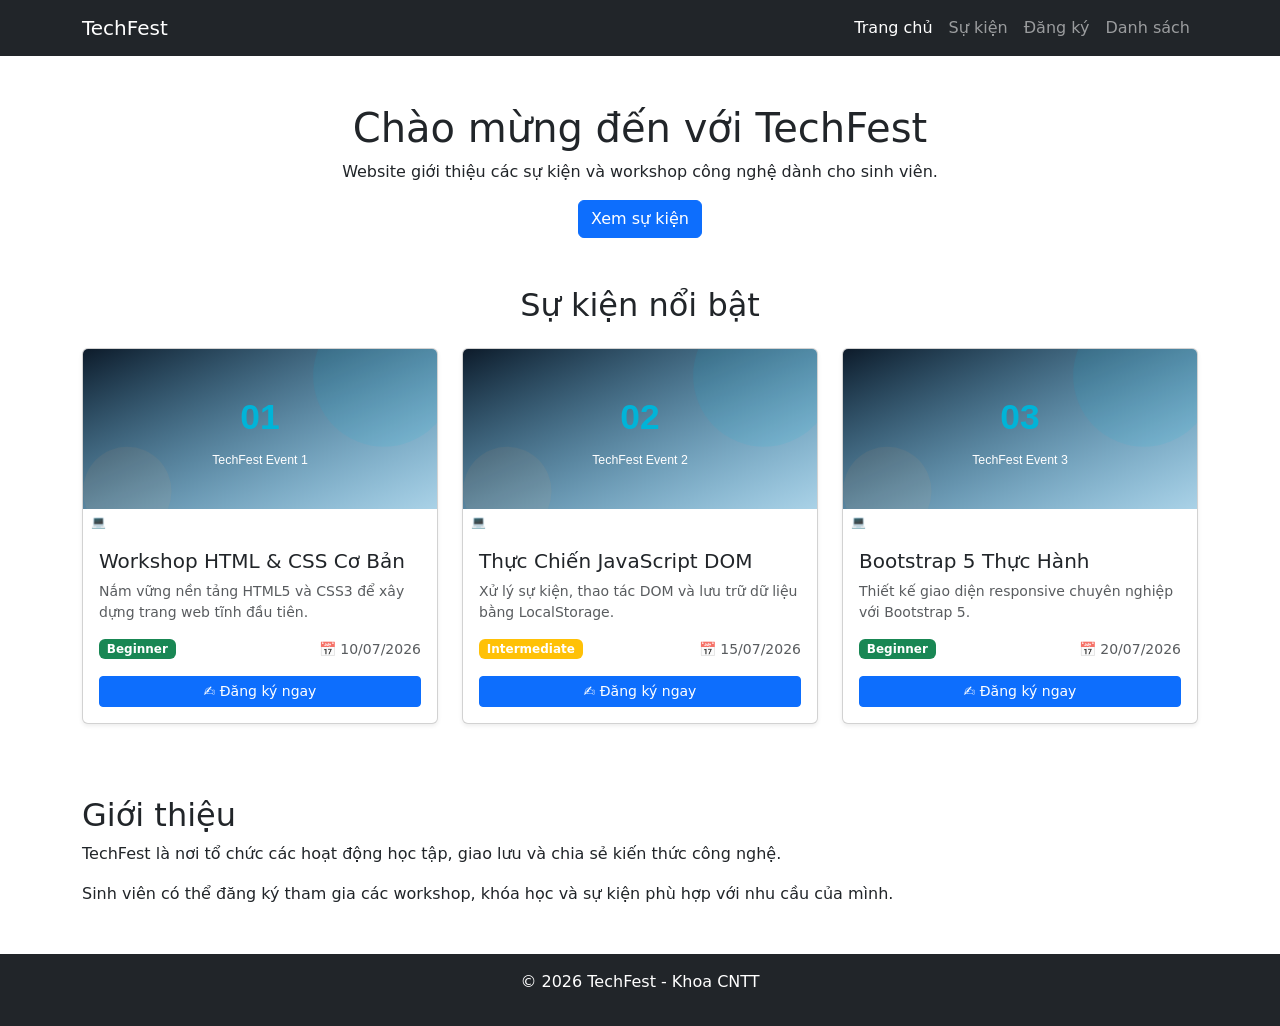
==== index.html @ 27707a23 "Add files via upload" ====
<!DOCTYPE html>
<html lang="vi">
<head>
    <meta charset="UTF-8">
    <meta name="viewport" content="width=device-width, initial-scale=1.0">
    <title>TechFest</title>

    <link href="https://cdn.jsdelivr.net/npm/bootstrap@5.3.2/dist/css/bootstrap.min.css" rel="stylesheet">
</head>
<body>

<!-- Menu -->
<nav class="navbar navbar-expand-lg navbar-dark bg-dark">
    <div class="container">
        <a class="navbar-brand" href="#">TechFest</a>

        <button class="navbar-toggler" type="button" data-bs-toggle="collapse" data-bs-target="#menu">
            <span class="navbar-toggler-icon"></span>
        </button>

        <div class="collapse navbar-collapse" id="menu">
            <ul class="navbar-nav ms-auto">
                <li class="nav-item">
                    <a class="nav-link active" href="index.html">Trang chủ</a>
                </li>
                <li class="nav-item">
                    <a class="nav-link" href="courses.html">Sự kiện</a>
                </li>
                <li class="nav-item">
                    <a class="nav-link" href="register.html">Đăng ký</a>
                </li>
                <li class="nav-item">
                    <a class="nav-link" href="registrations.html">Danh sách</a>
                </li>
            </ul>
        </div>
    </div>
</nav>

<!-- Giới thiệu -->
<section class="container text-center mt-5">
    <h1>Chào mừng đến với TechFest</h1>

    <p>
        Website giới thiệu các sự kiện và workshop công nghệ
        dành cho sinh viên.
    </p>

    <a href="courses.html" class="btn btn-primary">
        Xem sự kiện
    </a>
</section>

<!-- Sự kiện nổi bật -->
<section class="container mt-5">
    <h2 class="text-center mb-4">Sự kiện nổi bật</h2>

    <div class="row" id="featured-events">
        <!-- Hiển thị bằng JavaScript -->
    </div>
</section>

<!-- Thông tin -->
<section class="container mt-5">
    <h2>Giới thiệu</h2>

    <p>
        TechFest là nơi tổ chức các hoạt động học tập,
        giao lưu và chia sẻ kiến thức công nghệ.
    </p>

    <p>
        Sinh viên có thể đăng ký tham gia các workshop,
        khóa học và sự kiện phù hợp với nhu cầu của mình.
    </p>
</section>

<!-- Footer -->
<footer class="bg-dark text-white text-center p-3 mt-5">
    <p>&copy; 2026 TechFest - Khoa CNTT</p>
</footer>

<script src="https://cdn.jsdelivr.net/npm/bootstrap@5.3.2/dist/js/bootstrap.bundle.min.js"></script>
<script src="assets/js/data.js"></script>
<script src="assets/js/main.js"></script>

</body>
</html>
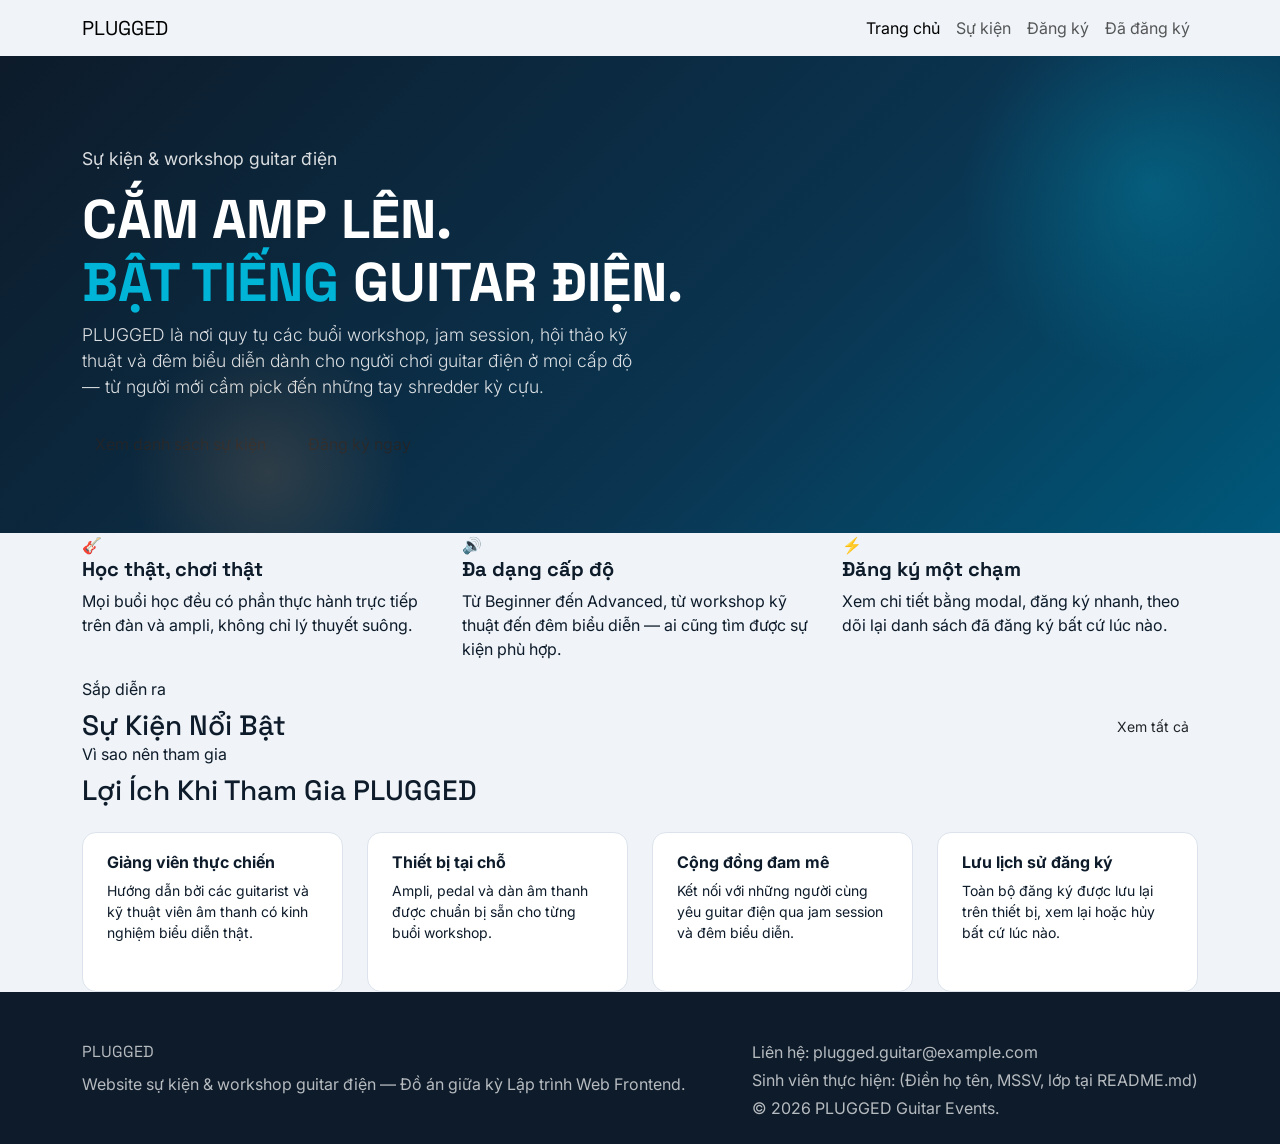
==== commit a47bc439: "cap nhat code cac trang" ====
--- a/index.html
+++ b/index.html
@@ -1,88 +1,177 @@
 <!DOCTYPE html>
 <html lang="vi">
 <head>
-    <meta charset="UTF-8">
-    <meta name="viewport" content="width=device-width, initial-scale=1.0">
-    <title>TechFest</title>
+  <meta charset="UTF-8">
+  <meta name="viewport" content="width=device-width, initial-scale=1.0">
+  <title>PLUGGED - Sự kiện & Workshop Guitar Điện</title>
 
-    <link href="https://cdn.jsdelivr.net/npm/bootstrap@5.3.2/dist/css/bootstrap.min.css" rel="stylesheet">
+  <link rel="preconnect" href="https://fonts.googleapis.com">
+  <link href="https://fonts.googleapis.com/css2?family=Anton&family=Work+Sans:wght@400;500;600;700&family=Space+Mono:wght@400;700&display=swap" rel="stylesheet">
+
+  <link href="https://cdn.jsdelivr.net/npm/bootstrap@5.3.3/dist/css/bootstrap.min.css" rel="stylesheet">
+  <link rel="stylesheet" href="assets/css/style.css">
 </head>
 <body>
 
-<!-- Menu -->
-<nav class="navbar navbar-expand-lg navbar-dark bg-dark">
+  <!-- ===== NAVBAR ===== -->
+  <nav class="navbar navbar-expand-lg navbar-plugged sticky-top">
     <div class="container">
-        <a class="navbar-brand" href="#">TechFest</a>
+      <a class="navbar-brand" href="index.html">PLUG<span>GED</span></a>
+      <button class="navbar-toggler" type="button" data-bs-toggle="collapse" data-bs-target="#navMenu" style="filter:invert(1)">
+        <span class="navbar-toggler-icon"></span>
+      </button>
+      <div class="collapse navbar-collapse" id="navMenu">
+        <ul class="navbar-nav ms-auto mb-2 mb-lg-0">
+          <li class="nav-item"><a class="nav-link active" href="index.html">Trang chủ</a></li>
+          <li class="nav-item"><a class="nav-link" href="courses.html">Sự kiện</a></li>
+          <li class="nav-item"><a class="nav-link" href="register.html">Đăng ký</a></li>
+          <li class="nav-item"><a class="nav-link" href="registrations.html">Đã đăng ký</a></li>
+        </ul>
+      </div>
+    </div>
+  </nav>
 
-        <button class="navbar-toggler" type="button" data-bs-toggle="collapse" data-bs-target="#menu">
-            <span class="navbar-toggler-icon"></span>
-        </button>
+  <!-- ===== HERO ===== -->
+  <header class="hero">
+    <div class="container">
+      <div class="row align-items-center">
+        <div class="col-lg-7">
+          <div class="string-rule"></div>
+          <p class="eyebrow mb-3">Sự kiện & workshop guitar điện</p>
+          <h1>CẮM AMP LÊN.<br><span class="glow">BẬT TIẾNG</span> GUITAR ĐIỆN.</h1>
+          <p class="lead mb-4">
+            PLUGGED là nơi quy tụ các buổi workshop, jam session, hội thảo kỹ thuật
+            và đêm biểu diễn dành cho người chơi guitar điện ở mọi cấp độ — từ người
+            mới cầm pick đến những tay shredder kỳ cựu.
+          </p>
+          <div class="d-flex flex-wrap gap-3">
+            <a href="courses.html" class="btn btn-volt">Xem danh sách sự kiện</a>
+            <a href="register.html" class="btn btn-outline-volt">Đăng ký ngay</a>
+          </div>
+        </div>
+      </div>
+    </div>
+  </header>
 
-        <div class="collapse navbar-collapse" id="menu">
-            <ul class="navbar-nav ms-auto">
-                <li class="nav-item">
-                    <a class="nav-link active" href="index.html">Trang chủ</a>
-                </li>
-                <li class="nav-item">
-                    <a class="nav-link" href="courses.html">Sự kiện</a>
-                </li>
-                <li class="nav-item">
-                    <a class="nav-link" href="register.html">Đăng ký</a>
-                </li>
-                <li class="nav-item">
-                    <a class="nav-link" href="registrations.html">Danh sách</a>
-                </li>
-            </ul>
+  <!-- ===== GIỚI THIỆU NGẮN ===== -->
+  <section class="section">
+    <div class="container">
+      <div class="row g-4">
+        <div class="col-md-4">
+          <div class="benefit-icon">🎸</div>
+          <h5 class="fw-bold">Học thật, chơi thật</h5>
+          <p class="text-muted-custom">Mọi buổi học đều có phần thực hành trực tiếp trên đàn và ampli, không chỉ lý thuyết suông.</p>
         </div>
+        <div class="col-md-4">
+          <div class="benefit-icon">🔊</div>
+          <h5 class="fw-bold">Đa dạng cấp độ</h5>
+          <p class="text-muted-custom">Từ Beginner đến Advanced, từ workshop kỹ thuật đến đêm biểu diễn — ai cũng tìm được sự kiện phù hợp.</p>
+        </div>
+        <div class="col-md-4">
+          <div class="benefit-icon">⚡</div>
+          <h5 class="fw-bold">Đăng ký một chạm</h5>
+          <p class="text-muted-custom">Xem chi tiết bằng modal, đăng ký nhanh, theo dõi lại danh sách đã đăng ký bất cứ lúc nào.</p>
+        </div>
+      </div>
     </div>
-</nav>
+  </section>
 
-<!-- Giới thiệu -->
-<section class="container text-center mt-5">
-    <h1>Chào mừng đến với TechFest</h1>
+  <!-- ===== SỰ KIỆN NỔI BẬT ===== -->
+  <section class="section section-soft">
+    <div class="container">
+      <div class="d-flex justify-content-between align-items-end mb-4 flex-wrap gap-2">
+        <div>
+          <p class="eyebrow mb-2">Sắp diễn ra</p>
+          <h2 class="h3 mb-0">Sự Kiện Nổi Bật</h2>
+        </div>
+        <a href="courses.html" class="btn btn-outline-volt btn-sm">Xem tất cả</a>
+      </div>
+      <div class="row g-4" id="featuredEvents">
+        <!-- Render bằng JavaScript từ assets/js/data.js -->
+      </div>
+    </div>
+  </section>
 
-    <p>
-        Website giới thiệu các sự kiện và workshop công nghệ
-        dành cho sinh viên.
-    </p>
+  <!-- ===== LÝ DO THAM GIA ===== -->
+  <section class="section">
+    <div class="container">
+      <p class="eyebrow mb-2">Vì sao nên tham gia</p>
+      <h2 class="h3 mb-4">Lợi Ích Khi Tham Gia PLUGGED</h2>
+      <div class="row g-4">
+        <div class="col-md-3 col-6">
+          <div class="filter-bar h-100">
+            <h6 class="fw-bold mb-2">Giảng viên thực chiến</h6>
+            <p class="text-muted-custom mb-0 small">Hướng dẫn bởi các guitarist và kỹ thuật viên âm thanh có kinh nghiệm biểu diễn thật.</p>
+          </div>
+        </div>
+        <div class="col-md-3 col-6">
+          <div class="filter-bar h-100">
+            <h6 class="fw-bold mb-2">Thiết bị tại chỗ</h6>
+            <p class="text-muted-custom mb-0 small">Ampli, pedal và dàn âm thanh được chuẩn bị sẵn cho từng buổi workshop.</p>
+          </div>
+        </div>
+        <div class="col-md-3 col-6">
+          <div class="filter-bar h-100">
+            <h6 class="fw-bold mb-2">Cộng đồng đam mê</h6>
+            <p class="text-muted-custom mb-0 small">Kết nối với những người cùng yêu guitar điện qua jam session và đêm biểu diễn.</p>
+          </div>
+        </div>
+        <div class="col-md-3 col-6">
+          <div class="filter-bar h-100">
+            <h6 class="fw-bold mb-2">Lưu lịch sử đăng ký</h6>
+            <p class="text-muted-custom mb-0 small">Toàn bộ đăng ký được lưu lại trên thiết bị, xem lại hoặc hủy bất cứ lúc nào.</p>
+          </div>
+        </div>
+      </div>
+    </div>
+  </section>
 
-    <a href="courses.html" class="btn btn-primary">
-        Xem sự kiện
-    </a>
-</section>
+  <!-- ===== FOOTER ===== -->
+  <footer class="footer-plugged">
+    <div class="container d-flex flex-wrap justify-content-between gap-3">
+      <div>
+        <div class="navbar-brand mb-2 d-block">PLUG<span style="color:var(--accent)">GED</span></div>
+        <p class="mb-0">Website sự kiện & workshop guitar điện — Đồ án giữa kỳ Lập trình Web Frontend.</p>
+      </div>
+      <div>
+        <p class="mb-1">Liên hệ: plugged.guitar@example.com</p>
+        <p class="mb-1">Sinh viên thực hiện: (Điền họ tên, MSSV, lớp tại README.md)</p>
+        <p class="mb-0">© 2026 PLUGGED Guitar Events.</p>
+      </div>
+    </div>
+  </footer>
 
-<!-- Sự kiện nổi bật -->
-<section class="container mt-5">
-    <h2 class="text-center mb-4">Sự kiện nổi bật</h2>
+  <!-- ===== MODAL CHI TIẾT SỰ KIỆN (dùng chung cho mọi trang có danh sách) ===== -->
+  <div class="modal fade" id="eventDetailModal" tabindex="-1" aria-hidden="true">
+    <div class="modal-dialog modal-dialog-centered modal-lg">
+      <div class="modal-content modal-plugged">
+        <div class="modal-header">
+          <h5 class="modal-title" id="modalTitle">Tên sự kiện</h5>
+          <button type="button" class="btn-close" data-bs-dismiss="modal" style="filter:invert(1)"></button>
+        </div>
+        <div class="modal-body">
+          <div class="row g-3">
+            <div class="col-md-5">
+              <img id="modalImage" src="" alt="" class="img-fluid w-100">
+            </div>
+            <div class="col-md-7">
+              <p class="mb-2"><span class="badge badge-volt">Danh mục: <span id="modalCategory"></span></span></p>
+              <p class="mb-2"><span class="badge badge-amber">Cấp độ: <span id="modalLevel"></span></span></p>
+              <p class="mb-2 text-muted-custom">Ngày tổ chức: <span id="modalDate"></span></p>
+              <p id="modalDetail" class="mt-3"></p>
+            </div>
+          </div>
+        </div>
+        <div class="modal-footer">
+          <button type="button" class="btn btn-outline-volt" data-bs-dismiss="modal">Đóng</button>
+          <a id="modalRegisterBtn" href="register.html" class="btn btn-volt">Đăng ký sự kiện này</a>
+        </div>
+      </div>
+    </div>
+  </div>
 
-    <div class="row" id="featured-events">
-        <!-- Hiển thị bằng JavaScript -->
-    </div>
-</section>
-
-<!-- Thông tin -->
-<section class="container mt-5">
-    <h2>Giới thiệu</h2>
-
-    <p>
-        TechFest là nơi tổ chức các hoạt động học tập,
-        giao lưu và chia sẻ kiến thức công nghệ.
-    </p>
-
-    <p>
-        Sinh viên có thể đăng ký tham gia các workshop,
-        khóa học và sự kiện phù hợp với nhu cầu của mình.
-    </p>
-</section>
-
-<!-- Footer -->
-<footer class="bg-dark text-white text-center p-3 mt-5">
-    <p>&copy; 2026 TechFest - Khoa CNTT</p>
-</footer>
-
-<script src="https://cdn.jsdelivr.net/npm/bootstrap@5.3.2/dist/js/bootstrap.bundle.min.js"></script>
-<script src="assets/js/data.js"></script>
-<script src="assets/js/main.js"></script>
-
+  <script src="https://cdn.jsdelivr.net/npm/bootstrap@5.3.3/dist/js/bootstrap.bundle.min.js"></script>
+  <script src="assets/js/data.js"></script>
+  <script src="assets/js/main.js"></script>
 </body>
-</html>+</html>
--- a/assets/css/style.css
+++ b/assets/css/style.css
@@ -0,0 +1,334 @@
+/* =========================================
+   TECHFEST — Custom CSS
+   Palette: Navy #0d1b2a | Teal #00b4d8 | Amber #f4a261 | Light #f0f4f8
+   ========================================= */
+
+@import url('https://fonts.googleapis.com/css2?family=Space+Grotesk:wght@400;500;600;700&family=Inter:wght@400;500&display=swap');
+
+:root {
+  --navy:    #0d1b2a;
+  --teal:    #00b4d8;
+  --teal-dk: #0077b6;
+  --amber:   #f4a261;
+  --light:   #f0f4f8;
+  --white:   #ffffff;
+  --gray:    #6c757d;
+  --card-radius: 14px;
+}
+
+*, *::before, *::after { box-sizing: border-box; }
+
+body {
+  font-family: 'Inter', sans-serif;
+  background: var(--light);
+  color: var(--navy);
+}
+
+h1, h2, h3, h4, h5, .navbar-brand {
+  font-family: 'Space Grotesk', sans-serif;
+}
+
+/* ---- NAVBAR ---- */
+.navbar-custom {
+  background: var(--navy);
+  border-bottom: 2px solid var(--teal);
+}
+.navbar-custom .navbar-brand {
+  color: var(--teal) !important;
+  font-weight: 700;
+  font-size: 1.4rem;
+  letter-spacing: -0.5px;
+}
+.navbar-custom .nav-link {
+  color: rgba(255,255,255,.8) !important;
+  font-weight: 500;
+  transition: color .2s;
+  position: relative;
+}
+.navbar-custom .nav-link::after {
+  content: '';
+  position: absolute;
+  bottom: -2px; left: 0;
+  width: 0; height: 2px;
+  background: var(--teal);
+  transition: width .25s;
+}
+.navbar-custom .nav-link:hover { color: var(--teal) !important; }
+.navbar-custom .nav-link:hover::after { width: 100%; }
+.navbar-custom .nav-link.active { color: var(--teal) !important; }
+.navbar-toggler { border-color: var(--teal); }
+.navbar-toggler-icon { filter: invert(1); }
+
+/* ---- HERO ---- */
+.hero {
+  background: linear-gradient(135deg, var(--navy) 0%, #0a3450 60%, #00587a 100%);
+  color: var(--white);
+  padding: 90px 0 70px;
+  position: relative;
+  overflow: hidden;
+}
+.hero::before {
+  content: '';
+  position: absolute;
+  top: -60px; right: -60px;
+  width: 380px; height: 380px;
+  background: radial-gradient(circle, rgba(0,180,216,.25) 0%, transparent 70%);
+  pointer-events: none;
+}
+.hero::after {
+  content: '';
+  position: absolute;
+  bottom: -80px; left: 10%;
+  width: 280px; height: 280px;
+  background: radial-gradient(circle, rgba(244,162,97,.15) 0%, transparent 70%);
+  pointer-events: none;
+}
+.hero-label {
+  display: inline-block;
+  background: var(--teal);
+  color: var(--navy);
+  font-weight: 700;
+  font-size: .78rem;
+  letter-spacing: 2px;
+  text-transform: uppercase;
+  padding: 4px 14px;
+  border-radius: 20px;
+  margin-bottom: 18px;
+}
+.hero h1 {
+  font-size: clamp(2rem, 5vw, 3.4rem);
+  font-weight: 700;
+  line-height: 1.15;
+}
+.hero h1 span { color: var(--teal); }
+.hero p { font-size: 1.1rem; opacity: .85; max-width: 560px; }
+.hero-cta { display: flex; gap: 12px; flex-wrap: wrap; margin-top: 28px; }
+.btn-hero-primary {
+  background: var(--teal); color: var(--navy);
+  border: none; font-weight: 700; padding: 13px 30px;
+  border-radius: 8px; font-size: 1rem;
+  transition: transform .15s, box-shadow .15s;
+}
+.btn-hero-primary:hover { transform: translateY(-2px); box-shadow: 0 8px 20px rgba(0,180,216,.4); color: var(--navy); }
+.btn-hero-secondary {
+  background: transparent; color: var(--white);
+  border: 2px solid rgba(255,255,255,.4); font-weight: 600; padding: 13px 30px;
+  border-radius: 8px; font-size: 1rem;
+  transition: border-color .2s, background .2s;
+}
+.btn-hero-secondary:hover { border-color: var(--teal); background: rgba(0,180,216,.1); color: var(--white); }
+
+/* ---- STATS STRIP ---- */
+.stats-strip {
+  background: var(--navy);
+  padding: 28px 0;
+}
+.stat-item h3 {
+  font-size: 2.4rem;
+  font-weight: 700;
+  color: var(--teal);
+  margin: 0;
+}
+.stat-item p { color: rgba(255,255,255,.7); margin: 0; font-size: .9rem; }
+
+/* ---- SECTION TITLE ---- */
+.section-title {
+  font-size: clamp(1.6rem, 3vw, 2.2rem);
+  font-weight: 700;
+  color: var(--navy);
+  margin-bottom: 4px;
+}
+.section-subtitle { color: var(--gray); margin-bottom: 36px; }
+.section-tag {
+  display: inline-block;
+  background: rgba(0,180,216,.12);
+  color: var(--teal-dk);
+  font-size: .78rem;
+  font-weight: 700;
+  letter-spacing: 2px;
+  text-transform: uppercase;
+  padding: 3px 12px;
+  border-radius: 20px;
+  margin-bottom: 10px;
+}
+
+/* ---- CARDS ---- */
+.event-card {
+  border: 1px solid #dce3ec;
+  border-radius: var(--card-radius);
+  transition: transform .2s, box-shadow .2s;
+  background: var(--white);
+  overflow: hidden;
+}
+.event-card:hover {
+  transform: translateY(-5px);
+  box-shadow: 0 12px 30px rgba(13,27,42,.12) !important;
+  border-color: var(--teal);
+}
+.card-img-wrapper { position: relative; }
+.event-img {
+  width: 100%;
+  height: 180px;
+  object-fit: cover;
+  display: block;
+}
+.badge-category {
+  position: absolute;
+  top: 10px; left: 10px;
+  background: var(--navy);
+  color: var(--white);
+  font-size: .72rem;
+  padding: 4px 10px;
+  border-radius: 20px;
+}
+.event-card .card-title {
+  font-size: 1rem;
+  font-weight: 700;
+  margin-bottom: 8px;
+  color: var(--navy);
+}
+.event-card .card-body { padding: 16px; }
+
+/* ---- FILTER BAR ---- */
+.filter-bar {
+  background: var(--white);
+  border: 1px solid #dce3ec;
+  border-radius: var(--card-radius);
+  padding: 20px 24px;
+  margin-bottom: 28px;
+}
+.filter-bar .form-control,
+.filter-bar .form-select {
+  border-radius: 8px;
+  border-color: #dce3ec;
+  font-size: .92rem;
+}
+.filter-bar .form-control:focus,
+.filter-bar .form-select:focus {
+  border-color: var(--teal);
+  box-shadow: 0 0 0 3px rgba(0,180,216,.15);
+}
+#result-count { font-size: .88rem; color: var(--gray); }
+
+/* ---- BUTTONS ---- */
+.btn-primary {
+  background: var(--teal-dk) !important;
+  border-color: var(--teal-dk) !important;
+  border-radius: 8px !important;
+}
+.btn-primary:hover { background: var(--teal) !important; border-color: var(--teal) !important; }
+.btn-outline-primary {
+  color: var(--teal-dk) !important;
+  border-color: var(--teal-dk) !important;
+  border-radius: 8px !important;
+}
+.btn-outline-primary:hover { background: var(--teal-dk) !important; color: var(--white) !important; }
+
+/* ---- MODAL ---- */
+.modal-header { background: var(--navy); color: var(--white); border-radius: var(--card-radius) var(--card-radius) 0 0; }
+.modal-header .btn-close { filter: invert(1); }
+#modal-img { width: 100%; height: 220px; object-fit: cover; border-radius: 10px; }
+.modal-meta span { font-size: .85rem; margin-right: 12px; }
+
+/* ---- FORM PAGE ---- */
+.register-card {
+  background: var(--white);
+  border-radius: var(--card-radius);
+  border: 1px solid #dce3ec;
+  padding: 36px 32px;
+}
+.register-card .form-control,
+.register-card .form-select {
+  border-radius: 8px;
+  border-color: #dce3ec;
+  font-size: .94rem;
+  padding: 10px 14px;
+}
+.register-card .form-control:focus,
+.register-card .form-select:focus {
+  border-color: var(--teal);
+  box-shadow: 0 0 0 3px rgba(0,180,216,.15);
+}
+.register-card label { font-weight: 600; font-size: .9rem; color: var(--navy); margin-bottom: 5px; }
+.invalid-feedback { font-size: .82rem; }
+
+/* ---- REGISTRATIONS TABLE ---- */
+.table-card {
+  background: var(--white);
+  border-radius: var(--card-radius);
+  border: 1px solid #dce3ec;
+  overflow: hidden;
+}
+.table thead th {
+  background: var(--navy);
+  color: var(--white);
+  font-family: 'Space Grotesk', sans-serif;
+  font-size: .85rem;
+  border: none;
+  white-space: nowrap;
+}
+.table tbody tr:hover { background: rgba(0,180,216,.04); }
+
+/* ---- WHY SECTION ---- */
+.why-card {
+  background: var(--white);
+  border: 1px solid #dce3ec;
+  border-radius: var(--card-radius);
+  padding: 28px 24px;
+  text-align: center;
+  transition: transform .2s, box-shadow .2s;
+  height: 100%;
+}
+.why-card:hover { transform: translateY(-4px); box-shadow: 0 8px 24px rgba(13,27,42,.1); }
+.why-icon { font-size: 2.4rem; margin-bottom: 14px; }
+.why-card h5 { font-weight: 700; font-size: 1rem; color: var(--navy); }
+.why-card p { font-size: .88rem; color: var(--gray); margin: 0; }
+
+/* ---- PAGE HERO (inner pages) ---- */
+.page-hero {
+  background: linear-gradient(135deg, var(--navy) 0%, #0a3450 100%);
+  color: var(--white);
+  padding: 54px 0 42px;
+}
+.page-hero h1 { font-size: clamp(1.6rem, 3.5vw, 2.4rem); font-weight: 700; }
+.page-hero p { opacity: .8; margin: 0; }
+.breadcrumb { background: transparent; padding: 0; font-size: .85rem; }
+.breadcrumb-item + .breadcrumb-item::before { color: rgba(255,255,255,.4); }
+.breadcrumb-item a { color: var(--teal); text-decoration: none; }
+.breadcrumb-item.active { color: rgba(255,255,255,.7); }
+
+/* ---- FOOTER ---- */
+footer {
+  background: var(--navy);
+  color: rgba(255,255,255,.7);
+  padding: 48px 0 24px;
+}
+footer h5 { color: var(--teal); font-family: 'Space Grotesk', sans-serif; font-weight: 700; }
+footer a { color: rgba(255,255,255,.6); text-decoration: none; transition: color .2s; }
+footer a:hover { color: var(--teal); }
+.footer-divider { border-top: 1px solid rgba(255,255,255,.1); margin-top: 36px; padding-top: 20px; }
+.footer-brand { font-family: 'Space Grotesk', sans-serif; font-size: 1.3rem; font-weight: 700; color: var(--teal); }
+
+/* ---- ALERTS ---- */
+#success-alert { border-left: 4px solid #198754; border-radius: 8px; }
+
+/* ---- EMPTY / NO RESULT ---- */
+.empty-state { padding: 60px 20px; text-align: center; color: var(--gray); }
+.empty-state .empty-icon { font-size: 3.5rem; margin-bottom: 12px; opacity: .4; }
+
+/* ---- SVG EVENT IMAGES (inline generated) ---- */
+.event-img[src$=".svg"] { background: #eef4ff; }
+
+/* ---- RESPONSIVE ---- */
+@media (max-width: 768px) {
+  .hero { padding: 60px 0 48px; }
+  .hero h1 { font-size: 1.9rem; }
+  .stat-item { margin-bottom: 16px; }
+  .register-card { padding: 24px 18px; }
+  .filter-bar { padding: 16px; }
+  .table-responsive { font-size: .82rem; }
+}
+@media (max-width: 480px) {
+  .hero-cta { flex-direction: column; }
+  .btn-hero-primary, .btn-hero-secondary { text-align: center; }
+}
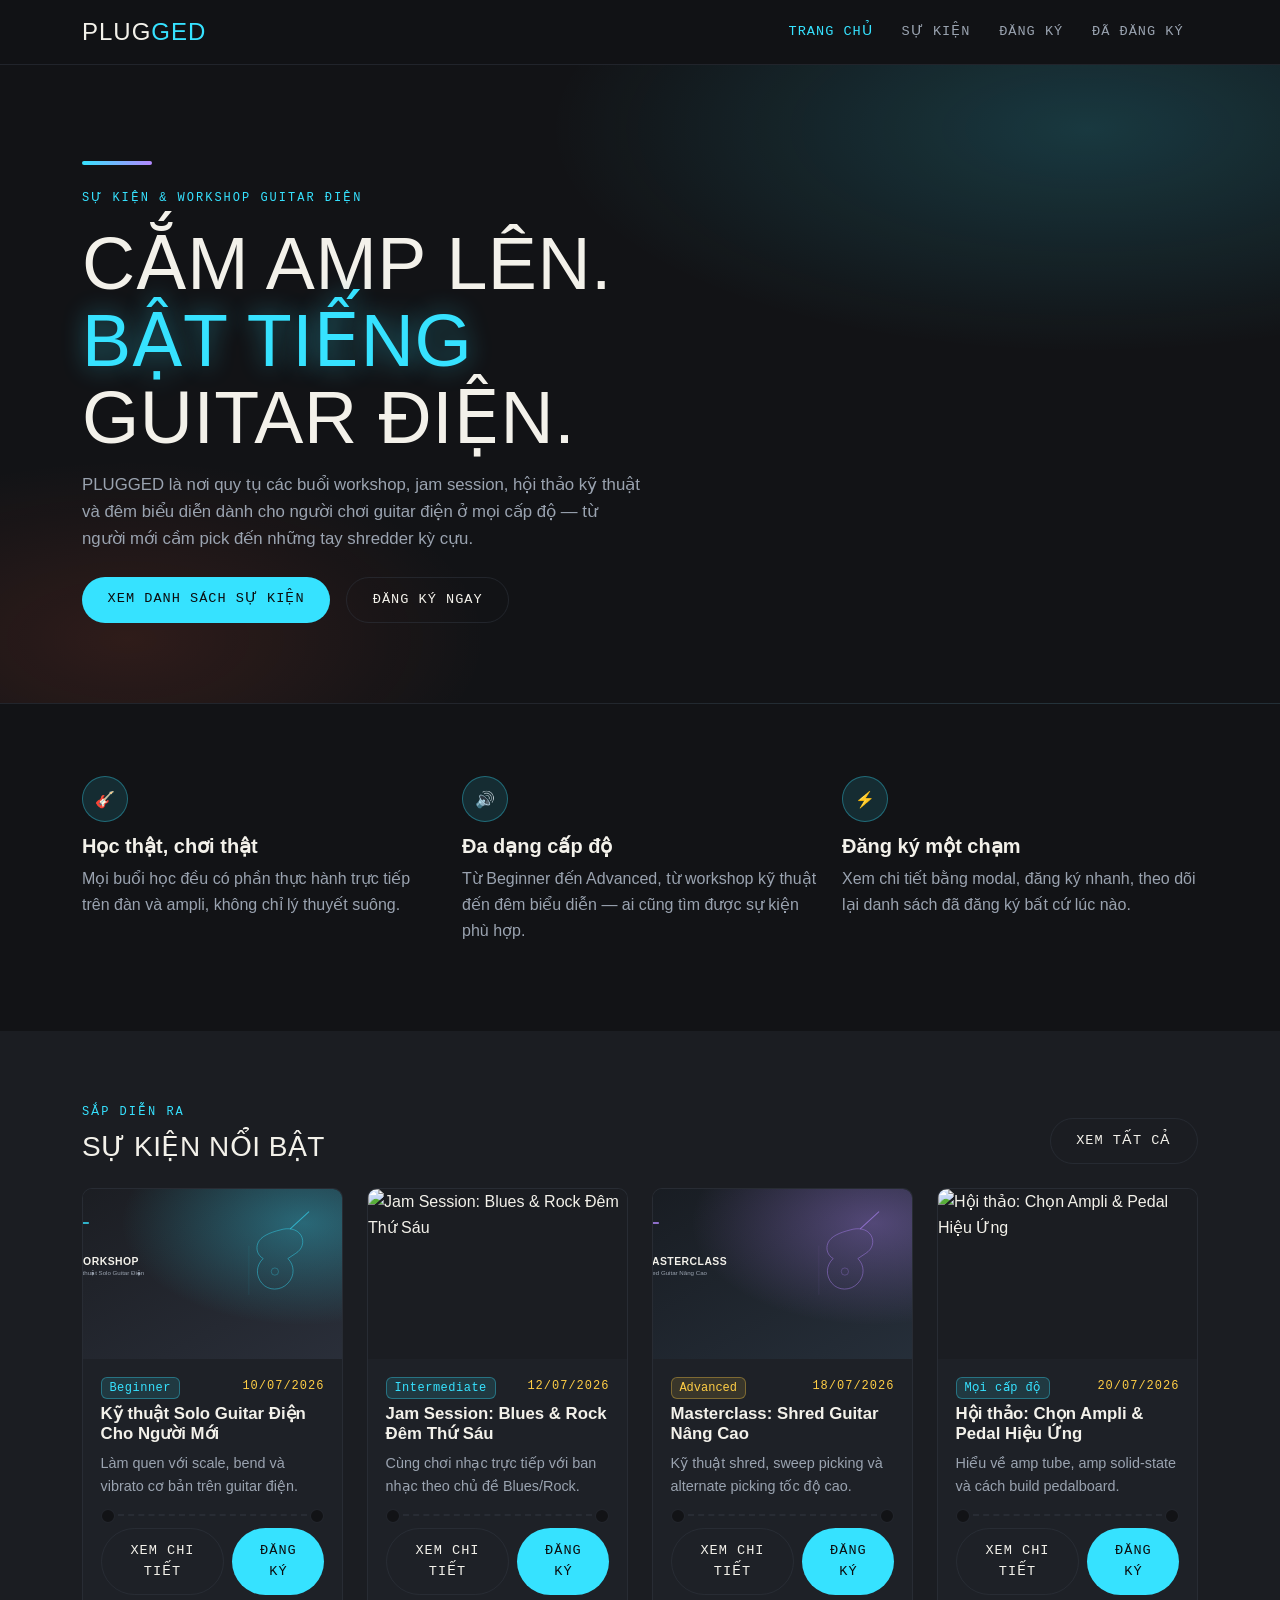
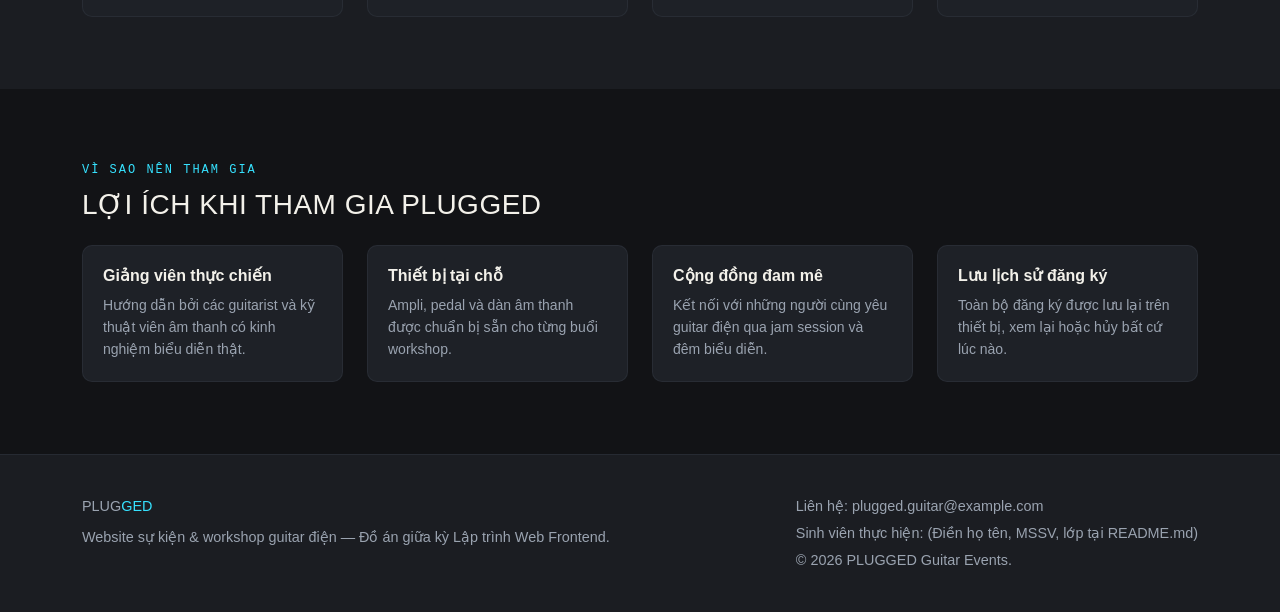
==== commit 8a5ae6dd: "cap nhat ban dung day du" ====
--- a/index.html
+++ b/index.html
@@ -1,177 +1,177 @@
-<!DOCTYPE html>
-<html lang="vi">
-<head>
-  <meta charset="UTF-8">
-  <meta name="viewport" content="width=device-width, initial-scale=1.0">
-  <title>PLUGGED - Sự kiện & Workshop Guitar Điện</title>
-
-  <link rel="preconnect" href="https://fonts.googleapis.com">
-  <link href="https://fonts.googleapis.com/css2?family=Anton&family=Work+Sans:wght@400;500;600;700&family=Space+Mono:wght@400;700&display=swap" rel="stylesheet">
-
-  <link href="https://cdn.jsdelivr.net/npm/bootstrap@5.3.3/dist/css/bootstrap.min.css" rel="stylesheet">
-  <link rel="stylesheet" href="assets/css/style.css">
-</head>
-<body>
-
-  <!-- ===== NAVBAR ===== -->
-  <nav class="navbar navbar-expand-lg navbar-plugged sticky-top">
-    <div class="container">
-      <a class="navbar-brand" href="index.html">PLUG<span>GED</span></a>
-      <button class="navbar-toggler" type="button" data-bs-toggle="collapse" data-bs-target="#navMenu" style="filter:invert(1)">
-        <span class="navbar-toggler-icon"></span>
-      </button>
-      <div class="collapse navbar-collapse" id="navMenu">
-        <ul class="navbar-nav ms-auto mb-2 mb-lg-0">
-          <li class="nav-item"><a class="nav-link active" href="index.html">Trang chủ</a></li>
-          <li class="nav-item"><a class="nav-link" href="courses.html">Sự kiện</a></li>
-          <li class="nav-item"><a class="nav-link" href="register.html">Đăng ký</a></li>
-          <li class="nav-item"><a class="nav-link" href="registrations.html">Đã đăng ký</a></li>
-        </ul>
-      </div>
-    </div>
-  </nav>
-
-  <!-- ===== HERO ===== -->
-  <header class="hero">
-    <div class="container">
-      <div class="row align-items-center">
-        <div class="col-lg-7">
-          <div class="string-rule"></div>
-          <p class="eyebrow mb-3">Sự kiện & workshop guitar điện</p>
-          <h1>CẮM AMP LÊN.<br><span class="glow">BẬT TIẾNG</span> GUITAR ĐIỆN.</h1>
-          <p class="lead mb-4">
-            PLUGGED là nơi quy tụ các buổi workshop, jam session, hội thảo kỹ thuật
-            và đêm biểu diễn dành cho người chơi guitar điện ở mọi cấp độ — từ người
-            mới cầm pick đến những tay shredder kỳ cựu.
-          </p>
-          <div class="d-flex flex-wrap gap-3">
-            <a href="courses.html" class="btn btn-volt">Xem danh sách sự kiện</a>
-            <a href="register.html" class="btn btn-outline-volt">Đăng ký ngay</a>
-          </div>
-        </div>
-      </div>
-    </div>
-  </header>
-
-  <!-- ===== GIỚI THIỆU NGẮN ===== -->
-  <section class="section">
-    <div class="container">
-      <div class="row g-4">
-        <div class="col-md-4">
-          <div class="benefit-icon">🎸</div>
-          <h5 class="fw-bold">Học thật, chơi thật</h5>
-          <p class="text-muted-custom">Mọi buổi học đều có phần thực hành trực tiếp trên đàn và ampli, không chỉ lý thuyết suông.</p>
-        </div>
-        <div class="col-md-4">
-          <div class="benefit-icon">🔊</div>
-          <h5 class="fw-bold">Đa dạng cấp độ</h5>
-          <p class="text-muted-custom">Từ Beginner đến Advanced, từ workshop kỹ thuật đến đêm biểu diễn — ai cũng tìm được sự kiện phù hợp.</p>
-        </div>
-        <div class="col-md-4">
-          <div class="benefit-icon">⚡</div>
-          <h5 class="fw-bold">Đăng ký một chạm</h5>
-          <p class="text-muted-custom">Xem chi tiết bằng modal, đăng ký nhanh, theo dõi lại danh sách đã đăng ký bất cứ lúc nào.</p>
-        </div>
-      </div>
-    </div>
-  </section>
-
-  <!-- ===== SỰ KIỆN NỔI BẬT ===== -->
-  <section class="section section-soft">
-    <div class="container">
-      <div class="d-flex justify-content-between align-items-end mb-4 flex-wrap gap-2">
-        <div>
-          <p class="eyebrow mb-2">Sắp diễn ra</p>
-          <h2 class="h3 mb-0">Sự Kiện Nổi Bật</h2>
-        </div>
-        <a href="courses.html" class="btn btn-outline-volt btn-sm">Xem tất cả</a>
-      </div>
-      <div class="row g-4" id="featuredEvents">
-        <!-- Render bằng JavaScript từ assets/js/data.js -->
-      </div>
-    </div>
-  </section>
-
-  <!-- ===== LÝ DO THAM GIA ===== -->
-  <section class="section">
-    <div class="container">
-      <p class="eyebrow mb-2">Vì sao nên tham gia</p>
-      <h2 class="h3 mb-4">Lợi Ích Khi Tham Gia PLUGGED</h2>
-      <div class="row g-4">
-        <div class="col-md-3 col-6">
-          <div class="filter-bar h-100">
-            <h6 class="fw-bold mb-2">Giảng viên thực chiến</h6>
-            <p class="text-muted-custom mb-0 small">Hướng dẫn bởi các guitarist và kỹ thuật viên âm thanh có kinh nghiệm biểu diễn thật.</p>
-          </div>
-        </div>
-        <div class="col-md-3 col-6">
-          <div class="filter-bar h-100">
-            <h6 class="fw-bold mb-2">Thiết bị tại chỗ</h6>
-            <p class="text-muted-custom mb-0 small">Ampli, pedal và dàn âm thanh được chuẩn bị sẵn cho từng buổi workshop.</p>
-          </div>
-        </div>
-        <div class="col-md-3 col-6">
-          <div class="filter-bar h-100">
-            <h6 class="fw-bold mb-2">Cộng đồng đam mê</h6>
-            <p class="text-muted-custom mb-0 small">Kết nối với những người cùng yêu guitar điện qua jam session và đêm biểu diễn.</p>
-          </div>
-        </div>
-        <div class="col-md-3 col-6">
-          <div class="filter-bar h-100">
-            <h6 class="fw-bold mb-2">Lưu lịch sử đăng ký</h6>
-            <p class="text-muted-custom mb-0 small">Toàn bộ đăng ký được lưu lại trên thiết bị, xem lại hoặc hủy bất cứ lúc nào.</p>
-          </div>
-        </div>
-      </div>
-    </div>
-  </section>
-
-  <!-- ===== FOOTER ===== -->
-  <footer class="footer-plugged">
-    <div class="container d-flex flex-wrap justify-content-between gap-3">
-      <div>
-        <div class="navbar-brand mb-2 d-block">PLUG<span style="color:var(--accent)">GED</span></div>
-        <p class="mb-0">Website sự kiện & workshop guitar điện — Đồ án giữa kỳ Lập trình Web Frontend.</p>
-      </div>
-      <div>
-        <p class="mb-1">Liên hệ: plugged.guitar@example.com</p>
-        <p class="mb-1">Sinh viên thực hiện: (Điền họ tên, MSSV, lớp tại README.md)</p>
-        <p class="mb-0">© 2026 PLUGGED Guitar Events.</p>
-      </div>
-    </div>
-  </footer>
-
-  <!-- ===== MODAL CHI TIẾT SỰ KIỆN (dùng chung cho mọi trang có danh sách) ===== -->
-  <div class="modal fade" id="eventDetailModal" tabindex="-1" aria-hidden="true">
-    <div class="modal-dialog modal-dialog-centered modal-lg">
-      <div class="modal-content modal-plugged">
-        <div class="modal-header">
-          <h5 class="modal-title" id="modalTitle">Tên sự kiện</h5>
-          <button type="button" class="btn-close" data-bs-dismiss="modal" style="filter:invert(1)"></button>
-        </div>
-        <div class="modal-body">
-          <div class="row g-3">
-            <div class="col-md-5">
-              <img id="modalImage" src="" alt="" class="img-fluid w-100">
-            </div>
-            <div class="col-md-7">
-              <p class="mb-2"><span class="badge badge-volt">Danh mục: <span id="modalCategory"></span></span></p>
-              <p class="mb-2"><span class="badge badge-amber">Cấp độ: <span id="modalLevel"></span></span></p>
-              <p class="mb-2 text-muted-custom">Ngày tổ chức: <span id="modalDate"></span></p>
-              <p id="modalDetail" class="mt-3"></p>
-            </div>
-          </div>
-        </div>
-        <div class="modal-footer">
-          <button type="button" class="btn btn-outline-volt" data-bs-dismiss="modal">Đóng</button>
-          <a id="modalRegisterBtn" href="register.html" class="btn btn-volt">Đăng ký sự kiện này</a>
-        </div>
-      </div>
-    </div>
-  </div>
-
-  <script src="https://cdn.jsdelivr.net/npm/bootstrap@5.3.3/dist/js/bootstrap.bundle.min.js"></script>
-  <script src="assets/js/data.js"></script>
-  <script src="assets/js/main.js"></script>
-</body>
-</html>
+<!DOCTYPE html>
+<html lang="vi">
+<head>
+  <meta charset="UTF-8">
+  <meta name="viewport" content="width=device-width, initial-scale=1.0">
+  <title>PLUGGED - Sự kiện & Workshop Guitar Điện</title>
+
+  <link rel="preconnect" href="https://fonts.googleapis.com">
+  <link href="https://fonts.googleapis.com/css2?family=Anton&family=Work+Sans:wght@400;500;600;700&family=Space+Mono:wght@400;700&display=swap" rel="stylesheet">
+
+  <link href="https://cdn.jsdelivr.net/npm/bootstrap@5.3.3/dist/css/bootstrap.min.css" rel="stylesheet">
+  <link rel="stylesheet" href="assets/css/style.css">
+</head>
+<body>
+
+  <!-- ===== NAVBAR ===== -->
+  <nav class="navbar navbar-expand-lg navbar-plugged sticky-top">
+    <div class="container">
+      <a class="navbar-brand" href="index.html">PLUG<span>GED</span></a>
+      <button class="navbar-toggler" type="button" data-bs-toggle="collapse" data-bs-target="#navMenu" style="filter:invert(1)">
+        <span class="navbar-toggler-icon"></span>
+      </button>
+      <div class="collapse navbar-collapse" id="navMenu">
+        <ul class="navbar-nav ms-auto mb-2 mb-lg-0">
+          <li class="nav-item"><a class="nav-link active" href="index.html">Trang chủ</a></li>
+          <li class="nav-item"><a class="nav-link" href="courses.html">Sự kiện</a></li>
+          <li class="nav-item"><a class="nav-link" href="register.html">Đăng ký</a></li>
+          <li class="nav-item"><a class="nav-link" href="registrations.html">Đã đăng ký</a></li>
+        </ul>
+      </div>
+    </div>
+  </nav>
+
+  <!-- ===== HERO ===== -->
+  <header class="hero">
+    <div class="container">
+      <div class="row align-items-center">
+        <div class="col-lg-7">
+          <div class="string-rule"></div>
+          <p class="eyebrow mb-3">Sự kiện & workshop guitar điện</p>
+          <h1>CẮM AMP LÊN.<br><span class="glow">BẬT TIẾNG</span> GUITAR ĐIỆN.</h1>
+          <p class="lead mb-4">
+            PLUGGED là nơi quy tụ các buổi workshop, jam session, hội thảo kỹ thuật
+            và đêm biểu diễn dành cho người chơi guitar điện ở mọi cấp độ — từ người
+            mới cầm pick đến những tay shredder kỳ cựu.
+          </p>
+          <div class="d-flex flex-wrap gap-3">
+            <a href="courses.html" class="btn btn-volt">Xem danh sách sự kiện</a>
+            <a href="register.html" class="btn btn-outline-volt">Đăng ký ngay</a>
+          </div>
+        </div>
+      </div>
+    </div>
+  </header>
+
+  <!-- ===== GIỚI THIỆU NGẮN ===== -->
+  <section class="section">
+    <div class="container">
+      <div class="row g-4">
+        <div class="col-md-4">
+          <div class="benefit-icon">🎸</div>
+          <h5 class="fw-bold">Học thật, chơi thật</h5>
+          <p class="text-muted-custom">Mọi buổi học đều có phần thực hành trực tiếp trên đàn và ampli, không chỉ lý thuyết suông.</p>
+        </div>
+        <div class="col-md-4">
+          <div class="benefit-icon">🔊</div>
+          <h5 class="fw-bold">Đa dạng cấp độ</h5>
+          <p class="text-muted-custom">Từ Beginner đến Advanced, từ workshop kỹ thuật đến đêm biểu diễn — ai cũng tìm được sự kiện phù hợp.</p>
+        </div>
+        <div class="col-md-4">
+          <div class="benefit-icon">⚡</div>
+          <h5 class="fw-bold">Đăng ký một chạm</h5>
+          <p class="text-muted-custom">Xem chi tiết bằng modal, đăng ký nhanh, theo dõi lại danh sách đã đăng ký bất cứ lúc nào.</p>
+        </div>
+      </div>
+    </div>
+  </section>
+
+  <!-- ===== SỰ KIỆN NỔI BẬT ===== -->
+  <section class="section section-soft">
+    <div class="container">
+      <div class="d-flex justify-content-between align-items-end mb-4 flex-wrap gap-2">
+        <div>
+          <p class="eyebrow mb-2">Sắp diễn ra</p>
+          <h2 class="h3 mb-0">Sự Kiện Nổi Bật</h2>
+        </div>
+        <a href="courses.html" class="btn btn-outline-volt btn-sm">Xem tất cả</a>
+      </div>
+      <div class="row g-4" id="featuredEvents">
+        <!-- Render bằng JavaScript từ assets/js/data.js -->
+      </div>
+    </div>
+  </section>
+
+  <!-- ===== LÝ DO THAM GIA ===== -->
+  <section class="section">
+    <div class="container">
+      <p class="eyebrow mb-2">Vì sao nên tham gia</p>
+      <h2 class="h3 mb-4">Lợi Ích Khi Tham Gia PLUGGED</h2>
+      <div class="row g-4">
+        <div class="col-md-3 col-6">
+          <div class="filter-bar h-100">
+            <h6 class="fw-bold mb-2">Giảng viên thực chiến</h6>
+            <p class="text-muted-custom mb-0 small">Hướng dẫn bởi các guitarist và kỹ thuật viên âm thanh có kinh nghiệm biểu diễn thật.</p>
+          </div>
+        </div>
+        <div class="col-md-3 col-6">
+          <div class="filter-bar h-100">
+            <h6 class="fw-bold mb-2">Thiết bị tại chỗ</h6>
+            <p class="text-muted-custom mb-0 small">Ampli, pedal và dàn âm thanh được chuẩn bị sẵn cho từng buổi workshop.</p>
+          </div>
+        </div>
+        <div class="col-md-3 col-6">
+          <div class="filter-bar h-100">
+            <h6 class="fw-bold mb-2">Cộng đồng đam mê</h6>
+            <p class="text-muted-custom mb-0 small">Kết nối với những người cùng yêu guitar điện qua jam session và đêm biểu diễn.</p>
+          </div>
+        </div>
+        <div class="col-md-3 col-6">
+          <div class="filter-bar h-100">
+            <h6 class="fw-bold mb-2">Lưu lịch sử đăng ký</h6>
+            <p class="text-muted-custom mb-0 small">Toàn bộ đăng ký được lưu lại trên thiết bị, xem lại hoặc hủy bất cứ lúc nào.</p>
+          </div>
+        </div>
+      </div>
+    </div>
+  </section>
+
+  <!-- ===== FOOTER ===== -->
+  <footer class="footer-plugged">
+    <div class="container d-flex flex-wrap justify-content-between gap-3">
+      <div>
+        <div class="navbar-brand mb-2 d-block">PLUG<span style="color:var(--accent)">GED</span></div>
+        <p class="mb-0">Website sự kiện & workshop guitar điện — Đồ án giữa kỳ Lập trình Web Frontend.</p>
+      </div>
+      <div>
+        <p class="mb-1">Liên hệ: plugged.guitar@example.com</p>
+        <p class="mb-1">Sinh viên thực hiện: (Điền họ tên, MSSV, lớp tại README.md)</p>
+        <p class="mb-0">© 2026 PLUGGED Guitar Events.</p>
+      </div>
+    </div>
+  </footer>
+
+  <!-- ===== MODAL CHI TIẾT SỰ KIỆN (dùng chung cho mọi trang có danh sách) ===== -->
+  <div class="modal fade" id="eventDetailModal" tabindex="-1" aria-hidden="true">
+    <div class="modal-dialog modal-dialog-centered modal-lg">
+      <div class="modal-content modal-plugged">
+        <div class="modal-header">
+          <h5 class="modal-title" id="modalTitle">Tên sự kiện</h5>
+          <button type="button" class="btn-close" data-bs-dismiss="modal" style="filter:invert(1)"></button>
+        </div>
+        <div class="modal-body">
+          <div class="row g-3">
+            <div class="col-md-5">
+              <img id="modalImage" src="" alt="" class="img-fluid w-100">
+            </div>
+            <div class="col-md-7">
+              <p class="mb-2"><span class="badge badge-volt">Danh mục: <span id="modalCategory"></span></span></p>
+              <p class="mb-2"><span class="badge badge-amber">Cấp độ: <span id="modalLevel"></span></span></p>
+              <p class="mb-2 text-muted-custom">Ngày tổ chức: <span id="modalDate"></span></p>
+              <p id="modalDetail" class="mt-3"></p>
+            </div>
+          </div>
+        </div>
+        <div class="modal-footer">
+          <button type="button" class="btn btn-outline-volt" data-bs-dismiss="modal">Đóng</button>
+          <a id="modalRegisterBtn" href="register.html" class="btn btn-volt">Đăng ký sự kiện này</a>
+        </div>
+      </div>
+    </div>
+  </div>
+
+  <script src="https://cdn.jsdelivr.net/npm/bootstrap@5.3.3/dist/js/bootstrap.bundle.min.js"></script>
+  <script src="assets/js/data.js"></script>
+  <script src="assets/js/main.js"></script>
+</body>
+</html>
--- a/assets/css/style.css
+++ b/assets/css/style.css
@@ -1,334 +1,337 @@
-/* =========================================
-   TECHFEST — Custom CSS
-   Palette: Navy #0d1b2a | Teal #00b4d8 | Amber #f4a261 | Light #f0f4f8
-   ========================================= */
-
-@import url('https://fonts.googleapis.com/css2?family=Space+Grotesk:wght@400;500;600;700&family=Inter:wght@400;500&display=swap');
+/* =========================================================
+   style.css
+   PLUGGED - Website sự kiện & workshop Guitar Điện
+   Design tokens:
+     --bg        : nền sân khấu tối
+     --accent    : cyan điện (dây đàn dưới ánh đèn)
+     --accent-2  : cam ampli tube
+     --accent-3  : tím ánh đèn sân khấu
+   Font: Anton (display / poster), Work Sans (nội dung),
+         Space Mono (label kiểu vé / ngày giờ)
+   ========================================================= */
 
 :root {
-  --navy:    #0d1b2a;
-  --teal:    #00b4d8;
-  --teal-dk: #0077b6;
-  --amber:   #f4a261;
-  --light:   #f0f4f8;
-  --white:   #ffffff;
-  --gray:    #6c757d;
-  --card-radius: 14px;
-}
-
-*, *::before, *::after { box-sizing: border-box; }
+  --bg: #121316;
+  --bg-soft: #1b1d22;
+  --surface: #1e2127;
+  --surface-2: #262a32;
+  --border: #33384280;
+  --text: #f3f1ea;
+  --text-muted: #9aa3b0;
+
+  --accent: #36e2ff;
+  --accent-2: #ff5a36;
+  --accent-3: #b388ff;
+  --accent-4: #ffce45;
+
+  --radius: 10px;
+  --font-display: "Anton", "Arial Narrow", sans-serif;
+  --font-body: "Work Sans", "Segoe UI", sans-serif;
+  --font-mono: "Space Mono", monospace;
+}
+
+* { box-sizing: border-box; }
 
 body {
-  font-family: 'Inter', sans-serif;
-  background: var(--light);
-  color: var(--navy);
-}
-
-h1, h2, h3, h4, h5, .navbar-brand {
-  font-family: 'Space Grotesk', sans-serif;
-}
-
-/* ---- NAVBAR ---- */
-.navbar-custom {
-  background: var(--navy);
-  border-bottom: 2px solid var(--teal);
-}
-.navbar-custom .navbar-brand {
-  color: var(--teal) !important;
-  font-weight: 700;
-  font-size: 1.4rem;
-  letter-spacing: -0.5px;
-}
-.navbar-custom .nav-link {
-  color: rgba(255,255,255,.8) !important;
-  font-weight: 500;
-  transition: color .2s;
+  background-color: var(--bg);
+  color: var(--text);
+  font-family: var(--font-body);
+  line-height: 1.6;
+}
+
+a { color: var(--accent); text-decoration: none; }
+a:hover { color: var(--accent-4); }
+
+h1, h2, h3, h4, .display-font {
+  font-family: var(--font-display);
+  letter-spacing: 0.5px;
+  text-transform: uppercase;
+  font-weight: 400;
+}
+
+.eyebrow {
+  font-family: var(--font-mono);
+  font-size: 0.75rem;
+  letter-spacing: 2px;
+  text-transform: uppercase;
+  color: var(--accent);
+}
+
+.text-muted-custom { color: var(--text-muted); }
+
+.section { padding: 4.5rem 0; }
+.section-soft { background: var(--bg-soft); }
+
+/* ============== NAVBAR ============== */
+.navbar-plugged {
+  background: rgba(18, 19, 22, 0.92);
+  backdrop-filter: blur(8px);
+  border-bottom: 1px solid var(--border);
+}
+.navbar-plugged .navbar-brand {
+  font-family: var(--font-display);
+  font-size: 1.5rem;
+  letter-spacing: 1px;
+  color: var(--text);
+}
+.navbar-plugged .navbar-brand span { color: var(--accent); }
+.navbar-plugged .nav-link {
+  color: var(--text-muted);
+  font-family: var(--font-mono);
+  font-size: 0.85rem;
+  letter-spacing: 1px;
+  text-transform: uppercase;
+  margin: 0 0.4rem;
+}
+.navbar-plugged .nav-link.active,
+.navbar-plugged .nav-link:hover { color: var(--accent); }
+
+/* ============== HERO ============== */
+.hero {
   position: relative;
-}
-.navbar-custom .nav-link::after {
-  content: '';
-  position: absolute;
-  bottom: -2px; left: 0;
-  width: 0; height: 2px;
-  background: var(--teal);
-  transition: width .25s;
-}
-.navbar-custom .nav-link:hover { color: var(--teal) !important; }
-.navbar-custom .nav-link:hover::after { width: 100%; }
-.navbar-custom .nav-link.active { color: var(--teal) !important; }
-.navbar-toggler { border-color: var(--teal); }
-.navbar-toggler-icon { filter: invert(1); }
-
-/* ---- HERO ---- */
-.hero {
-  background: linear-gradient(135deg, var(--navy) 0%, #0a3450 60%, #00587a 100%);
-  color: var(--white);
-  padding: 90px 0 70px;
-  position: relative;
+  background:
+    radial-gradient(60% 50% at 85% 10%, rgba(54, 226, 255, 0.18), transparent 70%),
+    radial-gradient(40% 40% at 10% 90%, rgba(255, 90, 54, 0.12), transparent 70%),
+    var(--bg);
+  padding: 6rem 0 5rem;
   overflow: hidden;
-}
-.hero::before {
-  content: '';
-  position: absolute;
-  top: -60px; right: -60px;
-  width: 380px; height: 380px;
-  background: radial-gradient(circle, rgba(0,180,216,.25) 0%, transparent 70%);
-  pointer-events: none;
-}
-.hero::after {
-  content: '';
-  position: absolute;
-  bottom: -80px; left: 10%;
-  width: 280px; height: 280px;
-  background: radial-gradient(circle, rgba(244,162,97,.15) 0%, transparent 70%);
-  pointer-events: none;
-}
-.hero-label {
-  display: inline-block;
-  background: var(--teal);
-  color: var(--navy);
-  font-weight: 700;
-  font-size: .78rem;
-  letter-spacing: 2px;
-  text-transform: uppercase;
-  padding: 4px 14px;
-  border-radius: 20px;
-  margin-bottom: 18px;
+  border-bottom: 1px solid var(--border);
+}
+.hero .string-rule {
+  width: 70px;
+  height: 4px;
+  background: linear-gradient(90deg, var(--accent), var(--accent-3));
+  margin-bottom: 1.5rem;
+  border-radius: 2px;
 }
 .hero h1 {
-  font-size: clamp(2rem, 5vw, 3.4rem);
-  font-weight: 700;
-  line-height: 1.15;
-}
-.hero h1 span { color: var(--teal); }
-.hero p { font-size: 1.1rem; opacity: .85; max-width: 560px; }
-.hero-cta { display: flex; gap: 12px; flex-wrap: wrap; margin-top: 28px; }
-.btn-hero-primary {
-  background: var(--teal); color: var(--navy);
-  border: none; font-weight: 700; padding: 13px 30px;
-  border-radius: 8px; font-size: 1rem;
-  transition: transform .15s, box-shadow .15s;
-}
-.btn-hero-primary:hover { transform: translateY(-2px); box-shadow: 0 8px 20px rgba(0,180,216,.4); color: var(--navy); }
-.btn-hero-secondary {
-  background: transparent; color: var(--white);
-  border: 2px solid rgba(255,255,255,.4); font-weight: 600; padding: 13px 30px;
-  border-radius: 8px; font-size: 1rem;
-  transition: border-color .2s, background .2s;
-}
-.btn-hero-secondary:hover { border-color: var(--teal); background: rgba(0,180,216,.1); color: var(--white); }
-
-/* ---- STATS STRIP ---- */
-.stats-strip {
-  background: var(--navy);
-  padding: 28px 0;
-}
-.stat-item h3 {
-  font-size: 2.4rem;
-  font-weight: 700;
-  color: var(--teal);
-  margin: 0;
-}
-.stat-item p { color: rgba(255,255,255,.7); margin: 0; font-size: .9rem; }
-
-/* ---- SECTION TITLE ---- */
-.section-title {
-  font-size: clamp(1.6rem, 3vw, 2.2rem);
-  font-weight: 700;
-  color: var(--navy);
-  margin-bottom: 4px;
-}
-.section-subtitle { color: var(--gray); margin-bottom: 36px; }
-.section-tag {
-  display: inline-block;
-  background: rgba(0,180,216,.12);
-  color: var(--teal-dk);
-  font-size: .78rem;
-  font-weight: 700;
-  letter-spacing: 2px;
-  text-transform: uppercase;
-  padding: 3px 12px;
-  border-radius: 20px;
-  margin-bottom: 10px;
-}
-
-/* ---- CARDS ---- */
-.event-card {
-  border: 1px solid #dce3ec;
-  border-radius: var(--card-radius);
-  transition: transform .2s, box-shadow .2s;
-  background: var(--white);
+  font-size: clamp(2.6rem, 6vw, 4.6rem);
+  line-height: 1.05;
+  margin-bottom: 1rem;
+}
+.hero h1 .glow { color: var(--accent); text-shadow: 0 0 24px rgba(54,226,255,0.45); }
+.hero p.lead { color: var(--text-muted); max-width: 560px; font-size: 1.05rem; }
+
+.btn-volt {
+  background: var(--accent);
+  color: #0b0c0e;
+  border: none;
+  font-family: var(--font-mono);
+  letter-spacing: 1px;
+  text-transform: uppercase;
+  font-size: 0.85rem;
+  padding: 0.75rem 1.6rem;
+  border-radius: 999px;
+  transition: transform 0.15s ease, box-shadow 0.15s ease;
+}
+.btn-volt:hover {
+  transform: translateY(-2px);
+  box-shadow: 0 8px 24px rgba(54, 226, 255, 0.35);
+  color: #0b0c0e;
+}
+.btn-outline-volt {
+  border: 1px solid var(--border);
+  color: var(--text);
+  font-family: var(--font-mono);
+  letter-spacing: 1px;
+  text-transform: uppercase;
+  font-size: 0.85rem;
+  padding: 0.75rem 1.6rem;
+  border-radius: 999px;
+  background: transparent;
+}
+.btn-outline-volt:hover { border-color: var(--accent); color: var(--accent); }
+
+/* ============== TICKET CARD (signature element) ============== */
+.ticket-card {
+  background: var(--surface);
+  border: 1px solid var(--border);
+  border-radius: var(--radius);
   overflow: hidden;
-}
-.event-card:hover {
-  transform: translateY(-5px);
-  box-shadow: 0 12px 30px rgba(13,27,42,.12) !important;
-  border-color: var(--teal);
-}
-.card-img-wrapper { position: relative; }
-.event-img {
+  height: 100%;
+  display: flex;
+  flex-direction: column;
+  transition: transform 0.18s ease, border-color 0.18s ease;
+}
+.ticket-card:hover {
+  transform: translateY(-4px);
+  border-color: var(--accent);
+}
+.ticket-card .ticket-img {
   width: 100%;
-  height: 180px;
+  height: 170px;
   object-fit: cover;
   display: block;
-}
-.badge-category {
+  background: var(--bg-soft);
+}
+.ticket-card .ticket-body {
+  padding: 1.1rem 1.1rem 1.3rem;
+  flex: 1;
+  display: flex;
+  flex-direction: column;
+}
+/* perforation divider: dashed line + notch circles, like tearing a ticket stub */
+.ticket-perforation {
+  position: relative;
+  height: 1px;
+  border-top: 2px dashed var(--border);
+  margin: 0 1.1rem;
+}
+.ticket-perforation::before,
+.ticket-perforation::after {
+  content: "";
   position: absolute;
-  top: 10px; left: 10px;
-  background: var(--navy);
-  color: var(--white);
-  font-size: .72rem;
-  padding: 4px 10px;
-  border-radius: 20px;
-}
-.event-card .card-title {
-  font-size: 1rem;
+  top: -7px;
+  width: 14px;
+  height: 14px;
+  background: var(--bg);
+  border-radius: 50%;
+}
+.ticket-perforation::before { left: -1.1rem; border: 1px solid var(--border); }
+.ticket-perforation::after { right: -1.1rem; border: 1px solid var(--border); }
+
+.ticket-card .ticket-date {
+  font-family: var(--font-mono);
+  font-size: 0.75rem;
+  color: var(--accent-4);
+  letter-spacing: 1px;
+}
+.ticket-card h5 {
+  font-family: var(--font-body);
   font-weight: 700;
-  margin-bottom: 8px;
-  color: var(--navy);
-}
-.event-card .card-body { padding: 16px; }
-
-/* ---- FILTER BAR ---- */
+  text-transform: none;
+  font-size: 1.05rem;
+  margin: 0.3rem 0 0.5rem;
+  color: var(--text);
+}
+.ticket-card p.desc {
+  color: var(--text-muted);
+  font-size: 0.9rem;
+  flex: 1;
+}
+.ticket-actions {
+  display: flex;
+  gap: 0.5rem;
+  margin-top: 0.75rem;
+}
+
+.badge-volt {
+  background: rgba(54, 226, 255, 0.12);
+  color: var(--accent);
+  border: 1px solid rgba(54, 226, 255, 0.35);
+  font-family: var(--font-mono);
+  font-weight: 400;
+  letter-spacing: 0.5px;
+}
+.badge-amber {
+  background: rgba(255, 206, 69, 0.12);
+  color: var(--accent-4);
+  border: 1px solid rgba(255, 206, 69, 0.35);
+  font-family: var(--font-mono);
+  font-weight: 400;
+}
+
+/* ============== FILTER BAR ============== */
 .filter-bar {
-  background: var(--white);
-  border: 1px solid #dce3ec;
-  border-radius: var(--card-radius);
-  padding: 20px 24px;
-  margin-bottom: 28px;
-}
-.filter-bar .form-control,
-.filter-bar .form-select {
-  border-radius: 8px;
-  border-color: #dce3ec;
-  font-size: .92rem;
-}
-.filter-bar .form-control:focus,
-.filter-bar .form-select:focus {
-  border-color: var(--teal);
-  box-shadow: 0 0 0 3px rgba(0,180,216,.15);
-}
-#result-count { font-size: .88rem; color: var(--gray); }
-
-/* ---- BUTTONS ---- */
-.btn-primary {
-  background: var(--teal-dk) !important;
-  border-color: var(--teal-dk) !important;
-  border-radius: 8px !important;
-}
-.btn-primary:hover { background: var(--teal) !important; border-color: var(--teal) !important; }
-.btn-outline-primary {
-  color: var(--teal-dk) !important;
-  border-color: var(--teal-dk) !important;
-  border-radius: 8px !important;
-}
-.btn-outline-primary:hover { background: var(--teal-dk) !important; color: var(--white) !important; }
-
-/* ---- MODAL ---- */
-.modal-header { background: var(--navy); color: var(--white); border-radius: var(--card-radius) var(--card-radius) 0 0; }
-.modal-header .btn-close { filter: invert(1); }
-#modal-img { width: 100%; height: 220px; object-fit: cover; border-radius: 10px; }
-.modal-meta span { font-size: .85rem; margin-right: 12px; }
-
-/* ---- FORM PAGE ---- */
-.register-card {
-  background: var(--white);
-  border-radius: var(--card-radius);
-  border: 1px solid #dce3ec;
-  padding: 36px 32px;
-}
-.register-card .form-control,
-.register-card .form-select {
-  border-radius: 8px;
-  border-color: #dce3ec;
-  font-size: .94rem;
-  padding: 10px 14px;
-}
-.register-card .form-control:focus,
-.register-card .form-select:focus {
-  border-color: var(--teal);
-  box-shadow: 0 0 0 3px rgba(0,180,216,.15);
-}
-.register-card label { font-weight: 600; font-size: .9rem; color: var(--navy); margin-bottom: 5px; }
-.invalid-feedback { font-size: .82rem; }
-
-/* ---- REGISTRATIONS TABLE ---- */
-.table-card {
-  background: var(--white);
-  border-radius: var(--card-radius);
-  border: 1px solid #dce3ec;
-  overflow: hidden;
-}
-.table thead th {
-  background: var(--navy);
-  color: var(--white);
-  font-family: 'Space Grotesk', sans-serif;
-  font-size: .85rem;
-  border: none;
-  white-space: nowrap;
-}
-.table tbody tr:hover { background: rgba(0,180,216,.04); }
-
-/* ---- WHY SECTION ---- */
-.why-card {
-  background: var(--white);
-  border: 1px solid #dce3ec;
-  border-radius: var(--card-radius);
-  padding: 28px 24px;
-  text-align: center;
-  transition: transform .2s, box-shadow .2s;
-  height: 100%;
-}
-.why-card:hover { transform: translateY(-4px); box-shadow: 0 8px 24px rgba(13,27,42,.1); }
-.why-icon { font-size: 2.4rem; margin-bottom: 14px; }
-.why-card h5 { font-weight: 700; font-size: 1rem; color: var(--navy); }
-.why-card p { font-size: .88rem; color: var(--gray); margin: 0; }
-
-/* ---- PAGE HERO (inner pages) ---- */
-.page-hero {
-  background: linear-gradient(135deg, var(--navy) 0%, #0a3450 100%);
-  color: var(--white);
-  padding: 54px 0 42px;
-}
-.page-hero h1 { font-size: clamp(1.6rem, 3.5vw, 2.4rem); font-weight: 700; }
-.page-hero p { opacity: .8; margin: 0; }
-.breadcrumb { background: transparent; padding: 0; font-size: .85rem; }
-.breadcrumb-item + .breadcrumb-item::before { color: rgba(255,255,255,.4); }
-.breadcrumb-item a { color: var(--teal); text-decoration: none; }
-.breadcrumb-item.active { color: rgba(255,255,255,.7); }
-
-/* ---- FOOTER ---- */
-footer {
-  background: var(--navy);
-  color: rgba(255,255,255,.7);
-  padding: 48px 0 24px;
-}
-footer h5 { color: var(--teal); font-family: 'Space Grotesk', sans-serif; font-weight: 700; }
-footer a { color: rgba(255,255,255,.6); text-decoration: none; transition: color .2s; }
-footer a:hover { color: var(--teal); }
-.footer-divider { border-top: 1px solid rgba(255,255,255,.1); margin-top: 36px; padding-top: 20px; }
-.footer-brand { font-family: 'Space Grotesk', sans-serif; font-size: 1.3rem; font-weight: 700; color: var(--teal); }
-
-/* ---- ALERTS ---- */
-#success-alert { border-left: 4px solid #198754; border-radius: 8px; }
-
-/* ---- EMPTY / NO RESULT ---- */
-.empty-state { padding: 60px 20px; text-align: center; color: var(--gray); }
-.empty-state .empty-icon { font-size: 3.5rem; margin-bottom: 12px; opacity: .4; }
-
-/* ---- SVG EVENT IMAGES (inline generated) ---- */
-.event-img[src$=".svg"] { background: #eef4ff; }
-
-/* ---- RESPONSIVE ---- */
-@media (max-width: 768px) {
-  .hero { padding: 60px 0 48px; }
-  .hero h1 { font-size: 1.9rem; }
-  .stat-item { margin-bottom: 16px; }
-  .register-card { padding: 24px 18px; }
-  .filter-bar { padding: 16px; }
-  .table-responsive { font-size: .82rem; }
-}
-@media (max-width: 480px) {
-  .hero-cta { flex-direction: column; }
-  .btn-hero-primary, .btn-hero-secondary { text-align: center; }
-}
+  background: var(--surface);
+  border: 1px solid var(--border);
+  border-radius: var(--radius);
+  padding: 1.25rem;
+}
+.filter-bar label {
+  font-family: var(--font-mono);
+  font-size: 0.72rem;
+  letter-spacing: 1px;
+  text-transform: uppercase;
+  color: var(--text-muted);
+}
+.form-control, .form-select {
+  background: var(--bg-soft);
+  border: 1px solid var(--border);
+  color: var(--text);
+}
+.form-control:focus, .form-select:focus {
+  background: var(--bg-soft);
+  color: var(--text);
+  border-color: var(--accent);
+  box-shadow: 0 0 0 0.2rem rgba(54, 226, 255, 0.2);
+}
+.form-control::placeholder { color: #6b7280; }
+
+/* ============== MODAL ============== */
+.modal-content.modal-plugged {
+  background: var(--surface);
+  border: 1px solid var(--border);
+  color: var(--text);
+}
+.modal-plugged .modal-header,
+.modal-plugged .modal-footer { border-color: var(--border); }
+.modal-plugged img { border-radius: var(--radius); }
+
+/* ============== FORM (register) ============== */
+.form-card {
+  background: var(--surface);
+  border: 1px solid var(--border);
+  border-radius: var(--radius);
+  padding: 2rem;
+}
+.invalid-feedback-custom {
+  display: none;
+  color: var(--accent-2);
+  font-size: 0.8rem;
+  margin-top: 0.25rem;
+  font-family: var(--font-mono);
+}
+.is-invalid-custom { border-color: var(--accent-2) !important; }
+.is-invalid-custom ~ .invalid-feedback-custom,
+.invalid-feedback-custom.show { display: block; }
+
+.alert-volt {
+  background: rgba(54, 226, 255, 0.1);
+  border: 1px solid rgba(54, 226, 255, 0.35);
+  color: var(--accent);
+}
+
+/* ============== REGISTRATIONS TABLE ============== */
+.table-plugged {
+  --bs-table-bg: var(--surface);
+  --bs-table-color: var(--text);
+  --bs-table-border-color: var(--border);
+}
+.table-plugged thead {
+  font-family: var(--font-mono);
+  font-size: 0.75rem;
+  letter-spacing: 1px;
+  text-transform: uppercase;
+  color: var(--text-muted);
+}
+
+/* ============== FOOTER ============== */
+.footer-plugged {
+  background: var(--bg-soft);
+  border-top: 1px solid var(--border);
+  padding: 2.5rem 0;
+  color: var(--text-muted);
+  font-size: 0.9rem;
+}
+.footer-plugged a { color: var(--text-muted); }
+.footer-plugged a:hover { color: var(--accent); }
+
+/* ============== UTIL ============== */
+.benefit-icon {
+  width: 46px;
+  height: 46px;
+  border-radius: 50%;
+  background: rgba(54, 226, 255, 0.12);
+  border: 1px solid rgba(54, 226, 255, 0.35);
+  display: flex;
+  align-items: center;
+  justify-content: center;
+  color: var(--accent);
+  margin-bottom: 0.75rem;
+}
+
+@media (max-width: 576px) {
+  .hero { padding: 4rem 0 3rem; text-align: left; }
+  .section { padding: 3rem 0; }
+}
